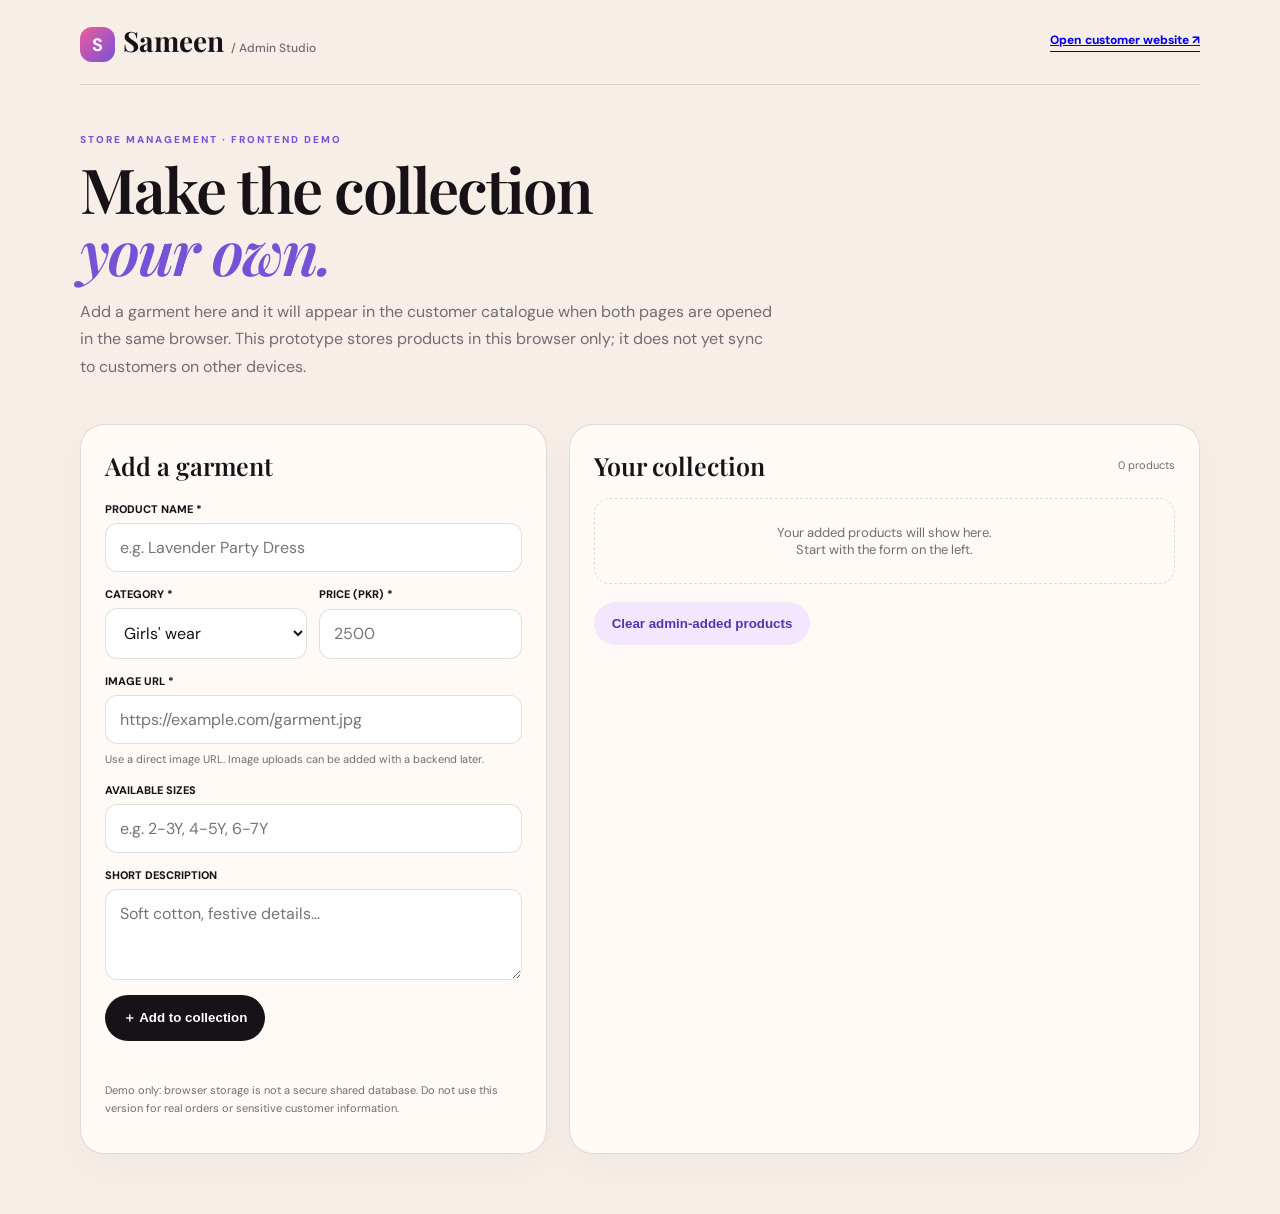
==== admin.html @ c74f405a "Add Sameen admin product studio" ====
<!doctype html>
<html lang="en"><head><meta charset="utf-8"><meta name="viewport" content="width=device-width,initial-scale=1"><meta name="theme-color" content="#f7efe7"><title>Sameen — Admin Studio</title><link rel="preconnect" href="https://fonts.googleapis.com"><link rel="preconnect" href="https://fonts.gstatic.com" crossorigin><link href="https://fonts.googleapis.com/css2?family=DM+Sans:wght@400;500;600;700;800&family=Playfair+Display:wght@600;700&display=swap" rel="stylesheet">
<style>
:root{--cream:#f7efe7;--paper:#fffaf5;--ink:#171218;--muted:#746b72;--pink:#ef5a9d;--purple:#7752d7;--line:rgba(23,18,24,.13)}*{box-sizing:border-box}body{margin:0;background:var(--cream);color:var(--ink);font-family:"DM Sans",sans-serif}.wrap{width:min(1120px,calc(100% - 32px));margin:auto}.top{padding:22px 0;border-bottom:1px solid var(--line);display:flex;justify-content:space-between;align-items:center;gap:16px}.brand{font:700 28px "Playfair Display",serif}.brand span{display:inline-grid;place-items:center;background:linear-gradient(135deg,var(--pink),var(--purple));color:white;border-radius:12px;width:35px;height:35px;margin-right:8px;font:700 18px "DM Sans";vertical-align:middle}.top a{font-size:12px;font-weight:800;border-bottom:1px solid var(--ink);padding-bottom:3px}.intro{padding:48px 0 28px}.eyebrow{font-size:10px;font-weight:800;letter-spacing:2px;color:var(--purple)}h1{font:600 clamp(38px,6vw,62px)/1 "Playfair Display",serif;letter-spacing:-2px;margin:12px 0}h1 em{color:var(--purple)}.intro p{color:var(--muted);line-height:1.7;max-width:700px}.layout{display:grid;grid-template-columns:minmax(0,.85fr) minmax(0,1.15fr);gap:22px;padding-bottom:60px}.panel{background:var(--paper);border:1px solid var(--line);border-radius:24px;padding:24px;box-shadow:0 15px 45px #17121808}.panel h2{font:600 25px "Playfair Display",serif;margin:0 0 20px}.field{display:grid;gap:7px;margin-bottom:15px}.field label{font-size:11px;font-weight:800}.field input,.field select,.field textarea{width:100%;padding:13px 14px;border:1px solid var(--line);border-radius:12px;background:white;color:var(--ink);font:inherit;outline:none}.field input:focus,.field select:focus,.field textarea:focus{border-color:var(--purple);box-shadow:0 0 0 3px #7752d71c}.two{display:grid;grid-template-columns:1fr 1fr;gap:12px}.btn{border:0;border-radius:999px;padding:14px 18px;background:var(--ink);color:white;font-weight:800;cursor:pointer}.btn:hover{background:var(--purple)}.btn.secondary{background:#f1e8ff;color:#5533ad}.hint{font-size:11px;color:var(--muted);line-height:1.6}.status{font-size:12px;font-weight:700;margin-top:12px;min-height:18px}.inventory-head{display:flex;align-items:center;justify-content:space-between;gap:12px;margin-bottom:16px}.count{font-size:11px;color:var(--muted)}.items{display:grid;gap:12px}.item{display:grid;grid-template-columns:78px 1fr auto;gap:13px;align-items:center;border:1px solid var(--line);border-radius:16px;padding:10px}.item img{width:78px;height:88px;object-fit:cover;border-radius:11px;background:#eee}.item h3{font-size:14px;margin:0 0 5px}.item p{font-size:11px;color:var(--muted);margin:0 0 5px}.price{font-size:12px;font-weight:800}.delete{border:1px solid #f0c9d9;color:#a9275c;background:#fff3f8;border-radius:99px;padding:8px 10px;font-size:10px;font-weight:800;cursor:pointer}.empty{border:1px dashed var(--line);border-radius:16px;padding:25px;text-align:center;color:var(--muted);font-size:13px}@media(max-width:800px){.layout{grid-template-columns:1fr}.intro{padding-top:35px}}@media(max-width:450px){.panel{padding:18px}.two{grid-template-columns:1fr}.item{grid-template-columns:60px 1fr}.item img{width:60px;height:74px}.delete{grid-column:2;justify-self:start}.top{align-items:flex-start;flex-wrap:wrap}}
</style></head><body>
<header class="top wrap"><div class="brand"><span>S</span>Sameen <small style="font:500 12px 'DM Sans';color:var(--muted)">/ Admin Studio</small></div><a href="index.html" target="_blank" rel="noopener">Open customer website ↗</a></header>
<main class="wrap"><section class="intro"><div class="eyebrow">STORE MANAGEMENT · FRONTEND DEMO</div><h1>Make the collection<br><em>your own.</em></h1><p>Add a garment here and it will appear in the customer catalogue when both pages are opened in the same browser. This prototype stores products in this browser only; it does not yet sync to customers on other devices.</p></section>
<div class="layout"><section class="panel"><h2>Add a garment</h2><form id="product-form">
<div class="field"><label for="name">PRODUCT NAME *</label><input id="name" name="name" placeholder="e.g. Lavender Party Dress" required maxlength="80"></div>
<div class="two"><div class="field"><label for="category">CATEGORY *</label><select id="category" name="category" required><option value="girls">Girls' wear</option><option value="boys">Boys' wear</option><option value="baby">Baby & toddler</option><option value="occasion">Occasion wear</option></select></div><div class="field"><label for="price">PRICE (PKR) *</label><input id="price" name="price" type="number" min="0" step="1" placeholder="2500" required></div></div>
<div class="field"><label for="image">IMAGE URL *</label><input id="image" name="image" type="url" placeholder="https://example.com/garment.jpg" required><span class="hint">Use a direct image URL. Image uploads can be added with a backend later.</span></div>
<div class="field"><label for="sizes">AVAILABLE SIZES</label><input id="sizes" name="sizes" placeholder="e.g. 2-3Y, 4-5Y, 6-7Y"></div>
<div class="field"><label for="description">SHORT DESCRIPTION</label><textarea id="description" name="description" rows="3" maxlength="180" placeholder="Soft cotton, festive details..."></textarea></div>
<button class="btn" type="submit">＋ Add to collection</button><div id="status" class="status" role="status"></div></form><p class="hint">Demo only: browser storage is not a secure shared database. Do not use this version for real orders or sensitive customer information.</p></section>
<section class="panel"><div class="inventory-head"><h2 style="margin:0">Your collection</h2><span id="count" class="count">0 products</span></div><div id="items" class="items"></div><button id="clear" class="btn secondary" type="button" style="margin-top:18px">Clear admin-added products</button></section></div></main>
<script>
(() => {
const KEY='sameen-admin-products-v1',form=document.getElementById('product-form'),items=document.getElementById('items'),count=document.getElementById('count'),status=document.getElementById('status');
const read=()=>{try{const v=JSON.parse(localStorage.getItem(KEY)||'[]');return Array.isArray(v)?v:[]}catch{return[]}};
const esc=v=>String(v??'').replace(/[&<>"']/g,c=>({'&':'&amp;','<':'&lt;','>':'&gt;','"':'&quot;',"'":'&#39;'}[c]));
function render(){const ps=read();count.textContent=ps.length+(ps.length===1?' product':' products');if(!ps.length){items.innerHTML='<div class="empty">Your added products will show here.<br>Start with the form on the left.</div>';return}items.innerHTML=ps.map(p=>'<article class="item"><img src="'+esc(p.image)+'" alt="" loading="lazy" onerror="this.style.opacity=.25"><div><h3>'+esc(p.name)+'</h3><p>'+esc(p.categoryLabel)+(p.sizes?' · '+esc(p.sizes):'')+'</p><span class="price">Rs. '+Number(p.price).toLocaleString('en-PK')+'</span></div><button class="delete" type="button" data-delete="'+esc(p.id)+'">Remove</button></article>').join('')}
form.addEventListener('submit',e=>{e.preventDefault();const d=new FormData(form),category=d.get('category'),p={id:(crypto.randomUUID?crypto.randomUUID():String(Date.now())+Math.random().toString(16).slice(2)),name:String(d.get('name')).trim(),category,categoryLabel:({girls:'Girls',boys:'Boys',baby:'Baby & Toddler',occasion:'Occasion'})[category],price:Number(d.get('price')),image:String(d.get('image')).trim(),sizes:String(d.get('sizes')).trim(),description:String(d.get('description')).trim(),createdAt:new Date().toISOString()};if(!p.name||!p.image||!Number.isFinite(p.price)||p.price<0){status.textContent='Check the product details and try again.';return}try{localStorage.setItem(KEY,JSON.stringify([p,...read()]));form.reset();render();status.textContent='Added! Open the customer website in this same browser to see it.'}catch{status.textContent='Could not save. Browser storage may be full.'}});
items.addEventListener('click',e=>{const b=e.target.closest('[data-delete]');if(!b)return;localStorage.setItem(KEY,JSON.stringify(read().filter(p=>p.id!==b.dataset.delete)));render();status.textContent='Product removed from this browser catalogue.'});
document.getElementById('clear').addEventListener('click',()=>{if(!confirm('Remove all products added through this admin page?'))return;localStorage.removeItem(KEY);render();status.textContent='Admin-added products cleared.'});
window.addEventListener('storage',render);render();
})();
</script></body></html>
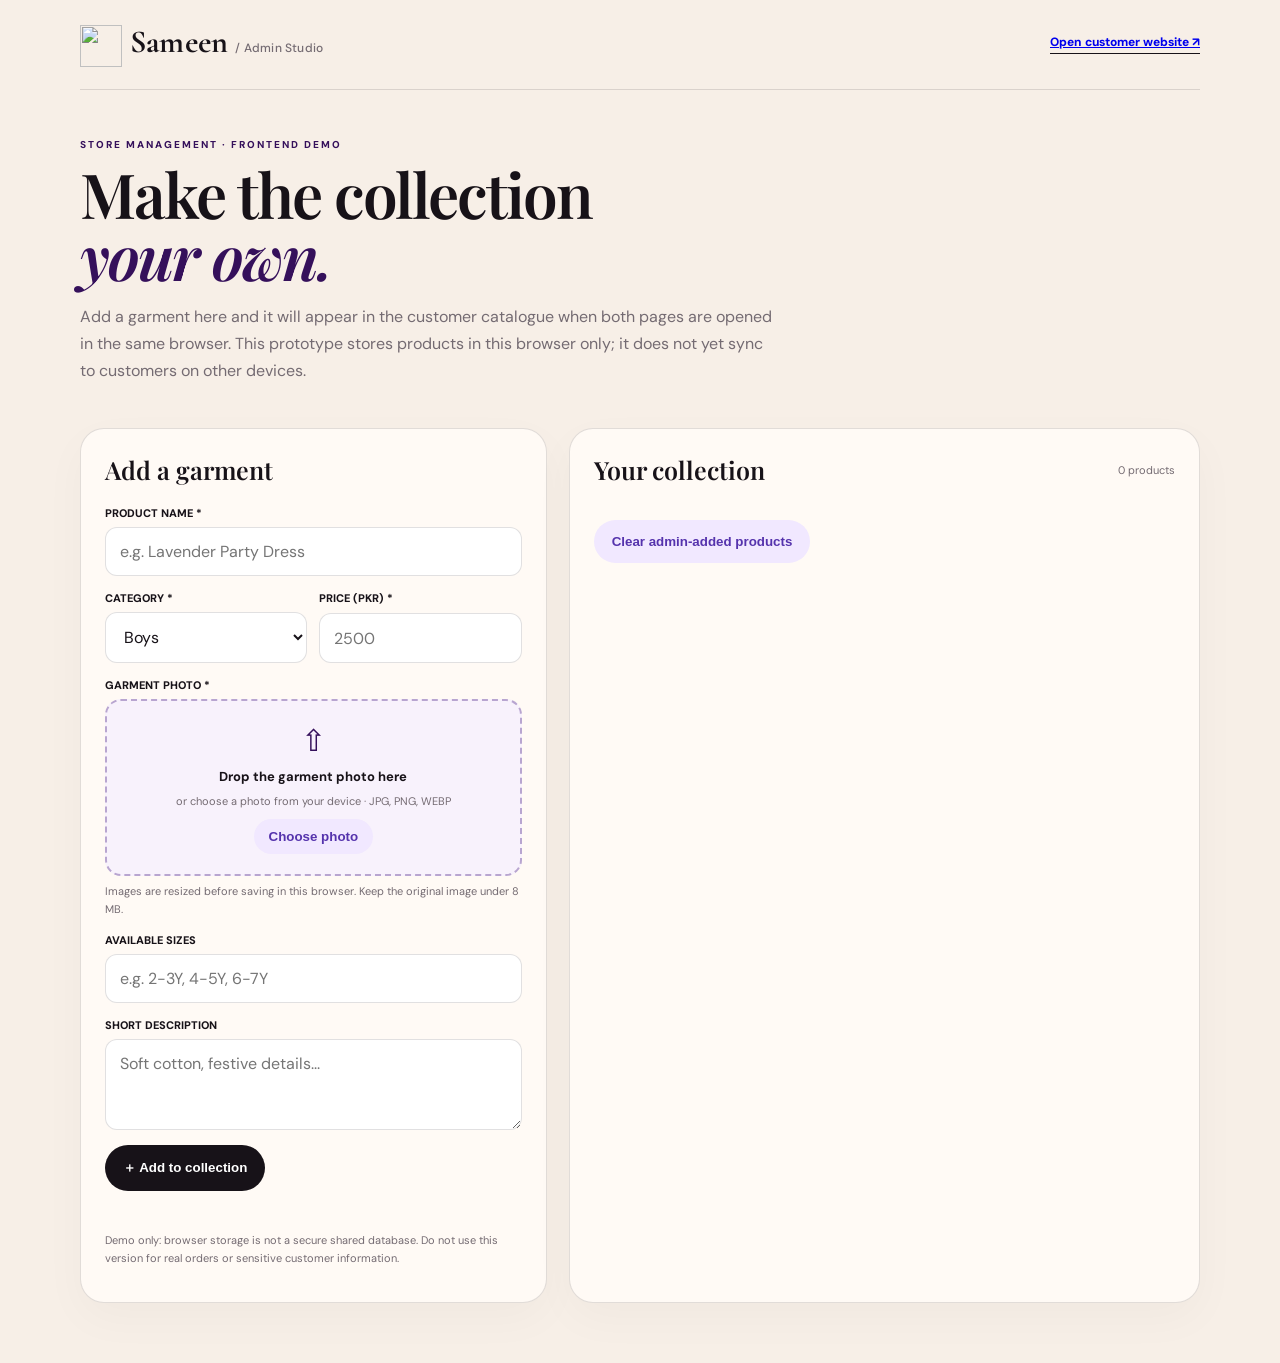
==== commit 55ff5ca3: "Add drag-and-drop garment image uploads and simplify categories" ====
--- a/admin.html
+++ b/admin.html
@@ -1,25 +1,28 @@
 <!doctype html>
-<html lang="en"><head><meta charset="utf-8"><meta name="viewport" content="width=device-width,initial-scale=1"><meta name="theme-color" content="#f7efe7"><title>Sameen — Admin Studio</title><link rel="preconnect" href="https://fonts.googleapis.com"><link rel="preconnect" href="https://fonts.gstatic.com" crossorigin><link href="https://fonts.googleapis.com/css2?family=DM+Sans:wght@400;500;600;700;800&family=Playfair+Display:wght@600;700&display=swap" rel="stylesheet">
+<html lang="en"><head><meta charset="utf-8"><meta name="viewport" content="width=device-width,initial-scale=1"><meta name="theme-color" content="#f7efe7"><title>Sameen — Admin Studio</title><link rel="preconnect" href="https://fonts.googleapis.com"><link rel="preconnect" href="https://fonts.gstatic.com" crossorigin><link href="https://fonts.googleapis.com/css2?family=DM+Sans:wght@400;500;600;700;800&family=Playfair+Display:wght@600;700&family=Cormorant+Garamond:wght@600;700&display=swap" rel="stylesheet">
 <style>
-:root{--cream:#f7efe7;--paper:#fffaf5;--ink:#171218;--muted:#746b72;--pink:#ef5a9d;--purple:#7752d7;--line:rgba(23,18,24,.13)}*{box-sizing:border-box}body{margin:0;background:var(--cream);color:var(--ink);font-family:"DM Sans",sans-serif}.wrap{width:min(1120px,calc(100% - 32px));margin:auto}.top{padding:22px 0;border-bottom:1px solid var(--line);display:flex;justify-content:space-between;align-items:center;gap:16px}.brand{font:700 28px "Playfair Display",serif}.brand span{display:inline-grid;place-items:center;background:linear-gradient(135deg,var(--pink),var(--purple));color:white;border-radius:12px;width:35px;height:35px;margin-right:8px;font:700 18px "DM Sans";vertical-align:middle}.top a{font-size:12px;font-weight:800;border-bottom:1px solid var(--ink);padding-bottom:3px}.intro{padding:48px 0 28px}.eyebrow{font-size:10px;font-weight:800;letter-spacing:2px;color:var(--purple)}h1{font:600 clamp(38px,6vw,62px)/1 "Playfair Display",serif;letter-spacing:-2px;margin:12px 0}h1 em{color:var(--purple)}.intro p{color:var(--muted);line-height:1.7;max-width:700px}.layout{display:grid;grid-template-columns:minmax(0,.85fr) minmax(0,1.15fr);gap:22px;padding-bottom:60px}.panel{background:var(--paper);border:1px solid var(--line);border-radius:24px;padding:24px;box-shadow:0 15px 45px #17121808}.panel h2{font:600 25px "Playfair Display",serif;margin:0 0 20px}.field{display:grid;gap:7px;margin-bottom:15px}.field label{font-size:11px;font-weight:800}.field input,.field select,.field textarea{width:100%;padding:13px 14px;border:1px solid var(--line);border-radius:12px;background:white;color:var(--ink);font:inherit;outline:none}.field input:focus,.field select:focus,.field textarea:focus{border-color:var(--purple);box-shadow:0 0 0 3px #7752d71c}.two{display:grid;grid-template-columns:1fr 1fr;gap:12px}.btn{border:0;border-radius:999px;padding:14px 18px;background:var(--ink);color:white;font-weight:800;cursor:pointer}.btn:hover{background:var(--purple)}.btn.secondary{background:#f1e8ff;color:#5533ad}.hint{font-size:11px;color:var(--muted);line-height:1.6}.status{font-size:12px;font-weight:700;margin-top:12px;min-height:18px}.inventory-head{display:flex;align-items:center;justify-content:space-between;gap:12px;margin-bottom:16px}.count{font-size:11px;color:var(--muted)}.items{display:grid;gap:12px}.item{display:grid;grid-template-columns:78px 1fr auto;gap:13px;align-items:center;border:1px solid var(--line);border-radius:16px;padding:10px}.item img{width:78px;height:88px;object-fit:cover;border-radius:11px;background:#eee}.item h3{font-size:14px;margin:0 0 5px}.item p{font-size:11px;color:var(--muted);margin:0 0 5px}.price{font-size:12px;font-weight:800}.delete{border:1px solid #f0c9d9;color:#a9275c;background:#fff3f8;border-radius:99px;padding:8px 10px;font-size:10px;font-weight:800;cursor:pointer}.empty{border:1px dashed var(--line);border-radius:16px;padding:25px;text-align:center;color:var(--muted);font-size:13px}@media(max-width:800px){.layout{grid-template-columns:1fr}.intro{padding-top:35px}}@media(max-width:450px){.panel{padding:18px}.two{grid-template-columns:1fr}.item{grid-template-columns:60px 1fr}.item img{width:60px;height:74px}.delete{grid-column:2;justify-self:start}.top{align-items:flex-start;flex-wrap:wrap}}
+:root{--cream:#f7efe7;--paper:#fffaf5;--ink:#171218;--muted:#746b72;--pink:#ef5a9d;--purple:#35105b;--line:rgba(23,18,24,.13)}*{box-sizing:border-box}body{margin:0;background:var(--cream);color:var(--ink);font-family:"DM Sans",sans-serif}.wrap{width:min(1120px,calc(100% - 32px));margin:auto}.top{padding:22px 0;border-bottom:1px solid var(--line);display:flex;justify-content:space-between;align-items:center;gap:16px}.brand{font:700 32px "Cormorant Garamond",serif;letter-spacing:.2px}.brand span{display:inline-grid;place-items:center;background:linear-gradient(135deg,var(--pink),var(--purple));color:white;border-radius:12px;width:35px;height:35px;margin-right:8px;font:700 18px "DM Sans";vertical-align:middle}.top a{font-size:12px;font-weight:800;border-bottom:1px solid var(--ink);padding-bottom:3px}.intro{padding:48px 0 28px}.eyebrow{font-size:10px;font-weight:800;letter-spacing:2px;color:var(--purple)}h1{font:600 clamp(38px,6vw,62px)/1 "Playfair Display",serif;letter-spacing:-2px;margin:12px 0}h1 em{color:var(--purple)}.intro p{color:var(--muted);line-height:1.7;max-width:700px}.layout{display:grid;grid-template-columns:minmax(0,.85fr) minmax(0,1.15fr);gap:22px;padding-bottom:60px}.panel{background:var(--paper);border:1px solid var(--line);border-radius:24px;padding:24px;box-shadow:0 15px 45px #17121808}.panel h2{font:600 25px "Playfair Display",serif;margin:0 0 20px}.field{display:grid;gap:7px;margin-bottom:15px}.field label{font-size:11px;font-weight:800}.field input,.field select,.field textarea{width:100%;padding:13px 14px;border:1px solid var(--line);border-radius:12px;background:white;color:var(--ink);font:inherit;outline:none}.field input:focus,.field select:focus,.field textarea:focus{border-color:var(--purple);box-shadow:0 0 0 3px #7752d71c}.two{display:grid;grid-template-columns:1fr 1fr;gap:12px}.btn{border:0;border-radius:999px;padding:14px 18px;background:var(--ink);color:white;font-weight:800;cursor:pointer}.btn:hover{background:var(--purple)}.btn.secondary{background:#f1e8ff;color:#5533ad}.hint{font-size:11px;color:var(--muted);line-height:1.6}.status{font-size:12px;font-weight:700;margin-top:12px;min-height:18px}.inventory-head{display:flex;align-items:center;justify-content:space-between;gap:12px;margin-bottom:16px}.count{font-size:11px;color:var(--muted)}.items{display:grid;gap:12px}.item{display:grid;grid-template-columns:78px 1fr auto;gap:13px;align-items:center;border:1px solid var(--line);border-radius:16px;padding:10px}.item img{width:78px;height:88px;object-fit:cover;border-radius:11px;background:#eee}.item h3{font-size:14px;margin:0 0 5px}.item p{font-size:11px;color:var(--muted);margin:0 0 5px}.price{font-size:12px;font-weight:800}.delete{border:1px solid #f0c9d9;color:#a9275c;background:#fff3f8;border-radius:99px;padding:8px 10px;font-size:10px;font-weight:800;cursor:pointer}.empty{border:1px dashed var(--line);border-radius:16px;padding:25px;text-align:center;color:var(--muted);font-size:13px}@media(max-width:800px){.layout{grid-template-columns:1fr}.intro{padding-top:35px}}@media(max-width:450px){.panel{padding:18px}.two{grid-template-columns:1fr}.item{grid-template-columns:60px 1fr}.item img{width:60px;height:74px}.delete{grid-column:2;justify-self:start}.top{align-items:flex-start;flex-wrap:wrap}}
 </style></head><body>
-<header class="top wrap"><div class="brand"><span>S</span>Sameen <small style="font:500 12px 'DM Sans';color:var(--muted)">/ Admin Studio</small></div><a href="index.html" target="_blank" rel="noopener">Open customer website ↗</a></header>
+<header class="top wrap"><div class="brand"><img src="logo.svg" alt="" style="width:42px;height:42px;vertical-align:middle;margin-right:8px">Sameen <small style="font:500 12px 'DM Sans';color:var(--muted)">/ Admin Studio</small></div><a href="index.html" target="_blank" rel="noopener">Open customer website ↗</a></header>
 <main class="wrap"><section class="intro"><div class="eyebrow">STORE MANAGEMENT · FRONTEND DEMO</div><h1>Make the collection<br><em>your own.</em></h1><p>Add a garment here and it will appear in the customer catalogue when both pages are opened in the same browser. This prototype stores products in this browser only; it does not yet sync to customers on other devices.</p></section>
 <div class="layout"><section class="panel"><h2>Add a garment</h2><form id="product-form">
 <div class="field"><label for="name">PRODUCT NAME *</label><input id="name" name="name" placeholder="e.g. Lavender Party Dress" required maxlength="80"></div>
-<div class="two"><div class="field"><label for="category">CATEGORY *</label><select id="category" name="category" required><option value="girls">Girls' wear</option><option value="boys">Boys' wear</option><option value="baby">Baby & toddler</option><option value="occasion">Occasion wear</option></select></div><div class="field"><label for="price">PRICE (PKR) *</label><input id="price" name="price" type="number" min="0" step="1" placeholder="2500" required></div></div>
-<div class="field"><label for="image">IMAGE URL *</label><input id="image" name="image" type="url" placeholder="https://example.com/garment.jpg" required><span class="hint">Use a direct image URL. Image uploads can be added with a backend later.</span></div>
+<div class="two"><div class="field"><label for="category">CATEGORY *</label><select id="category" name="category" required><option value="boys">Boys</option><option value="girls">Girls</option><option value="baby">Toddlers</option></select></div><div class="field"><label for="price">PRICE (PKR) *</label><input id="price" name="price" type="number" min="0" step="1" placeholder="2500" required></div></div>
+<div class="field"><label>GARMENT PHOTO *</label><div id="dropzone" tabindex="0" role="button" aria-label="Choose or drop a garment photo" style="position:relative;display:grid;place-items:center;gap:8px;min-height:170px;padding:20px;border:2px dashed #b8a5d0;border-radius:16px;background:#f8f2fc;text-align:center;cursor:pointer;transition:.2s"><div id="upload-icon" style="font-size:30px;color:var(--purple)">⇧</div><strong id="upload-title" style="font-size:13px">Drop the garment photo here</strong><span id="upload-subtitle" class="hint">or choose a photo from your device · JPG, PNG, WEBP</span><img id="image-preview" alt="Selected garment preview" style="display:none;max-height:190px;max-width:100%;object-fit:contain;border-radius:10px"><button id="choose-image" class="btn secondary" type="button" style="padding:10px 15px">Choose photo</button><input id="image-file" type="file" accept="image/jpeg,image/png,image/webp,image/gif" hidden></div><span class="hint">Images are resized before saving in this browser. Keep the original image under 8 MB.</span></div>
 <div class="field"><label for="sizes">AVAILABLE SIZES</label><input id="sizes" name="sizes" placeholder="e.g. 2-3Y, 4-5Y, 6-7Y"></div>
 <div class="field"><label for="description">SHORT DESCRIPTION</label><textarea id="description" name="description" rows="3" maxlength="180" placeholder="Soft cotton, festive details..."></textarea></div>
 <button class="btn" type="submit">＋ Add to collection</button><div id="status" class="status" role="status"></div></form><p class="hint">Demo only: browser storage is not a secure shared database. Do not use this version for real orders or sensitive customer information.</p></section>
 <section class="panel"><div class="inventory-head"><h2 style="margin:0">Your collection</h2><span id="count" class="count">0 products</span></div><div id="items" class="items"></div><button id="clear" class="btn secondary" type="button" style="margin-top:18px">Clear admin-added products</button></section></div></main>
 <script>
 (() => {
-const KEY='sameen-admin-products-v1',form=document.getElementById('product-form'),items=document.getElementById('items'),count=document.getElementById('count'),status=document.getElementById('status');
+const KEY='sameen-admin-products-v1',form=document.getElementById('product-form'),items=document.getElementById('items'),count=document.getElementById('count'),status=document.getElementById('status'),dropzone=document.getElementById('dropzone'),fileInput=document.getElementById('image-file'),preview=document.getElementById('image-preview'); let selectedImage='';
 const read=()=>{try{const v=JSON.parse(localStorage.getItem(KEY)||'[]');return Array.isArray(v)?v:[]}catch{return[]}};
 const esc=v=>String(v??'').replace(/[&<>"']/g,c=>({'&':'&amp;','<':'&lt;','>':'&gt;','"':'&quot;',"'":'&#39;'}[c]));
+function showImage(dataUrl,fileName){selectedImage=dataUrl;preview.src=dataUrl;preview.style.display='block';document.getElementById('upload-icon').style.display='none';document.getElementById('upload-title').textContent=fileName||'Photo selected';document.getElementById('upload-subtitle').textContent='Drop another photo to replace it';document.getElementById('choose-image').textContent='Change photo'}
+function processImage(file){if(!file)return;if(!/^image\\/(jpeg|png|webp|gif)$/.test(file.type)){status.textContent='Choose a JPG, PNG, WEBP or GIF image.';return}if(file.size>8*1024*1024){status.textContent='That image is over 8 MB. Choose a smaller photo.';return}const reader=new FileReader();reader.onload=()=>{const img=new Image();img.onload=()=>{const scale=Math.min(1,1200/Math.max(img.width,img.height)),canvas=document.createElement('canvas');canvas.width=Math.max(1,Math.round(img.width*scale));canvas.height=Math.max(1,Math.round(img.height*scale));canvas.getContext('2d').drawImage(img,0,0,canvas.width,canvas.height);showImage(canvas.toDataURL('image/webp',.8),file.name)};img.onerror=()=>{status.textContent='Could not read that image. Try another file.'};img.src=reader.result};reader.onerror=()=>{status.textContent='Could not load that image.'};reader.readAsDataURL(file)}
+dropzone.addEventListener('click',e=>{if(e.target.closest('button'))return;fileInput.click()});document.getElementById('choose-image').addEventListener('click',()=>fileInput.click());fileInput.addEventListener('change',()=>processImage(fileInput.files[0]));['dragenter','dragover'].forEach(type=>dropzone.addEventListener(type,e=>{e.preventDefault();dropzone.style.borderColor='var(--purple)';dropzone.style.background='#eee3fa'}));['dragleave','drop'].forEach(type=>dropzone.addEventListener(type,e=>{e.preventDefault();dropzone.style.borderColor='#b8a5d0';dropzone.style.background='#f8f2fc'}));dropzone.addEventListener('drop',e=>processImage(e.dataTransfer.files[0]));dropzone.addEventListener('keydown',e=>{if(e.key==='Enter'||e.key===' '){e.preventDefault();fileInput.click()}});
 function render(){const ps=read();count.textContent=ps.length+(ps.length===1?' product':' products');if(!ps.length){items.innerHTML='<div class="empty">Your added products will show here.<br>Start with the form on the left.</div>';return}items.innerHTML=ps.map(p=>'<article class="item"><img src="'+esc(p.image)+'" alt="" loading="lazy" onerror="this.style.opacity=.25"><div><h3>'+esc(p.name)+'</h3><p>'+esc(p.categoryLabel)+(p.sizes?' · '+esc(p.sizes):'')+'</p><span class="price">Rs. '+Number(p.price).toLocaleString('en-PK')+'</span></div><button class="delete" type="button" data-delete="'+esc(p.id)+'">Remove</button></article>').join('')}
-form.addEventListener('submit',e=>{e.preventDefault();const d=new FormData(form),category=d.get('category'),p={id:(crypto.randomUUID?crypto.randomUUID():String(Date.now())+Math.random().toString(16).slice(2)),name:String(d.get('name')).trim(),category,categoryLabel:({girls:'Girls',boys:'Boys',baby:'Baby & Toddler',occasion:'Occasion'})[category],price:Number(d.get('price')),image:String(d.get('image')).trim(),sizes:String(d.get('sizes')).trim(),description:String(d.get('description')).trim(),createdAt:new Date().toISOString()};if(!p.name||!p.image||!Number.isFinite(p.price)||p.price<0){status.textContent='Check the product details and try again.';return}try{localStorage.setItem(KEY,JSON.stringify([p,...read()]));form.reset();render();status.textContent='Added! Open the customer website in this same browser to see it.'}catch{status.textContent='Could not save. Browser storage may be full.'}});
+form.addEventListener('submit',e=>{e.preventDefault();const d=new FormData(form),category=d.get('category'),p={id:(crypto.randomUUID?crypto.randomUUID():String(Date.now())+Math.random().toString(16).slice(2)),name:String(d.get('name')).trim(),category,categoryLabel:({girls:'Girls',boys:'Boys',baby:'Toddlers'})[category],price:Number(d.get('price')),image:selectedImage,sizes:String(d.get('sizes')).trim(),description:String(d.get('description')).trim(),createdAt:new Date().toISOString()};if(!p.name||!p.image||!Number.isFinite(p.price)||p.price<0){status.textContent=!p.image?'Choose or drop a garment photo first.':'Check the product details and try again.';return}try{localStorage.setItem(KEY,JSON.stringify([p,...read()]));form.reset();selectedImage='';preview.removeAttribute('src');preview.style.display='none';document.getElementById('upload-icon').style.display='block';document.getElementById('upload-title').textContent='Drop the garment photo here';document.getElementById('upload-subtitle').textContent='or choose a photo from your device · JPG, PNG, WEBP';document.getElementById('choose-image').textContent='Choose photo';render();status.textContent='Added! Open the customer website in this same browser to see it.'}catch{status.textContent='Could not save. Browser storage may be full.'}});
 items.addEventListener('click',e=>{const b=e.target.closest('[data-delete]');if(!b)return;localStorage.setItem(KEY,JSON.stringify(read().filter(p=>p.id!==b.dataset.delete)));render();status.textContent='Product removed from this browser catalogue.'});
 document.getElementById('clear').addEventListener('click',()=>{if(!confirm('Remove all products added through this admin page?'))return;localStorage.removeItem(KEY);render();status.textContent='Admin-added products cleared.'});
 window.addEventListener('storage',render);render();
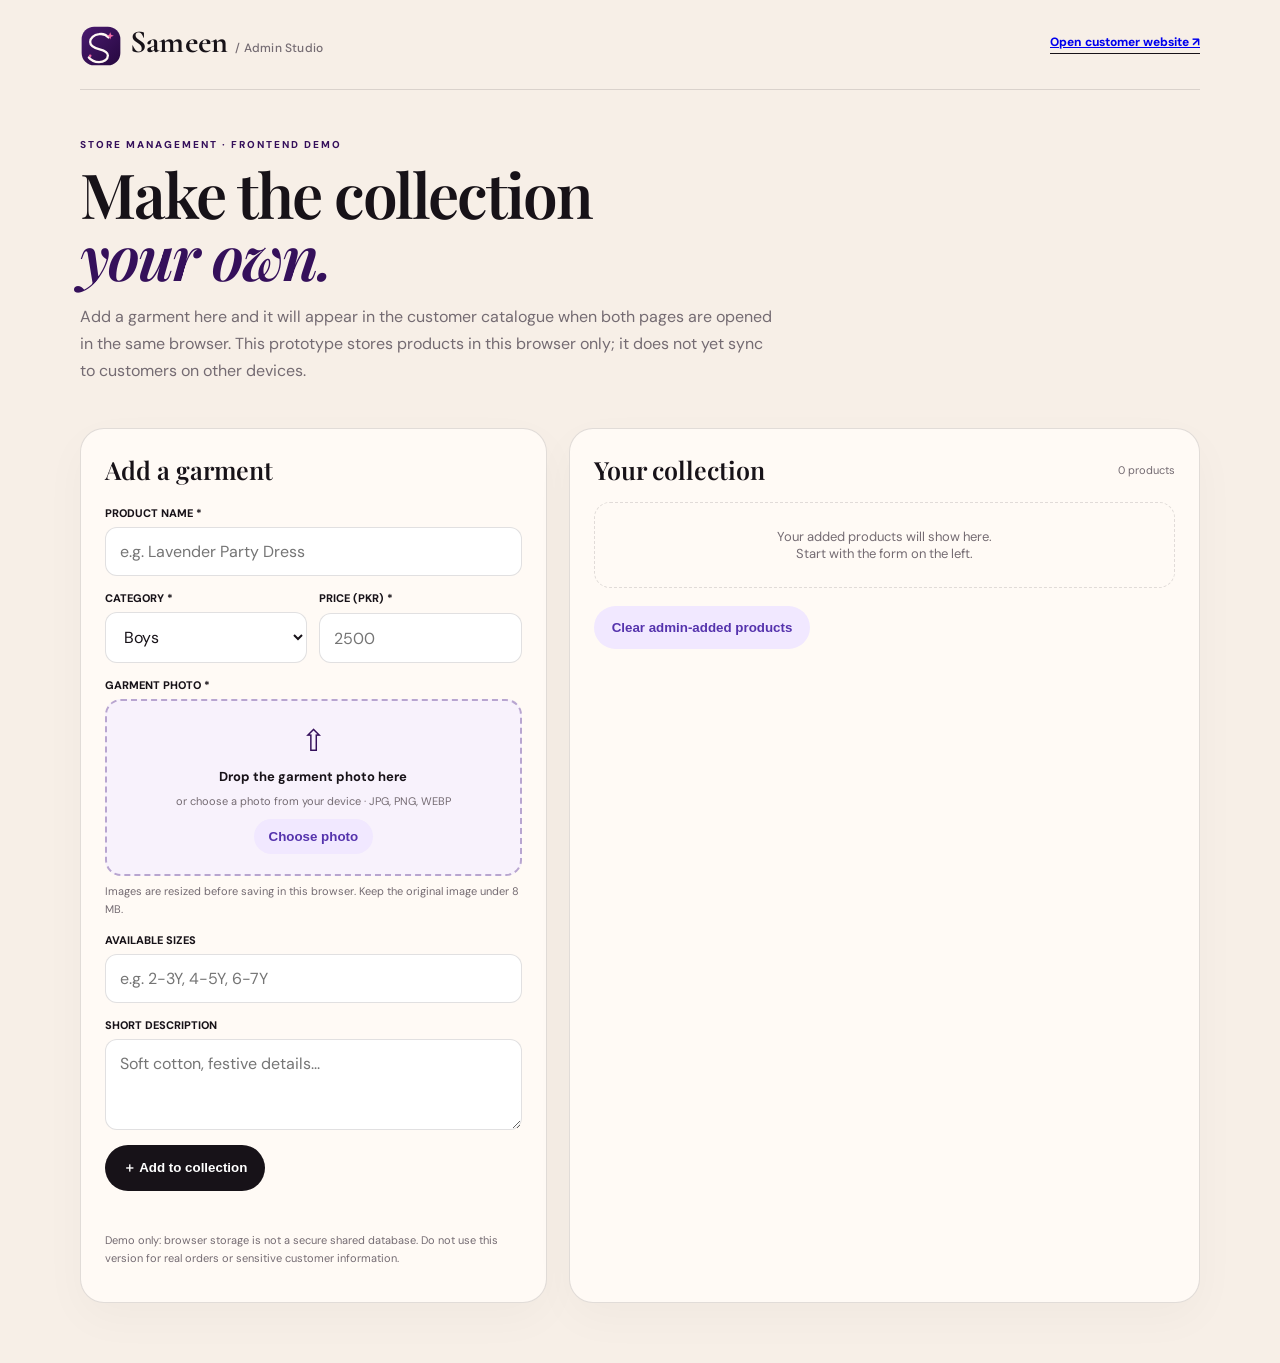
==== commit feac02c5: "Correct image MIME type check for photo uploader" ====
--- a/admin.html
+++ b/admin.html
@@ -19,7 +19,7 @@
 const read=()=>{try{const v=JSON.parse(localStorage.getItem(KEY)||'[]');return Array.isArray(v)?v:[]}catch{return[]}};
 const esc=v=>String(v??'').replace(/[&<>"']/g,c=>({'&':'&amp;','<':'&lt;','>':'&gt;','"':'&quot;',"'":'&#39;'}[c]));
 function showImage(dataUrl,fileName){selectedImage=dataUrl;preview.src=dataUrl;preview.style.display='block';document.getElementById('upload-icon').style.display='none';document.getElementById('upload-title').textContent=fileName||'Photo selected';document.getElementById('upload-subtitle').textContent='Drop another photo to replace it';document.getElementById('choose-image').textContent='Change photo'}
-function processImage(file){if(!file)return;if(!/^image\\/(jpeg|png|webp|gif)$/.test(file.type)){status.textContent='Choose a JPG, PNG, WEBP or GIF image.';return}if(file.size>8*1024*1024){status.textContent='That image is over 8 MB. Choose a smaller photo.';return}const reader=new FileReader();reader.onload=()=>{const img=new Image();img.onload=()=>{const scale=Math.min(1,1200/Math.max(img.width,img.height)),canvas=document.createElement('canvas');canvas.width=Math.max(1,Math.round(img.width*scale));canvas.height=Math.max(1,Math.round(img.height*scale));canvas.getContext('2d').drawImage(img,0,0,canvas.width,canvas.height);showImage(canvas.toDataURL('image/webp',.8),file.name)};img.onerror=()=>{status.textContent='Could not read that image. Try another file.'};img.src=reader.result};reader.onerror=()=>{status.textContent='Could not load that image.'};reader.readAsDataURL(file)}
+function processImage(file){if(!file)return;if(!/^image\/(jpeg|png|webp|gif)$/.test(file.type)){status.textContent='Choose a JPG, PNG, WEBP or GIF image.';return}if(file.size>8*1024*1024){status.textContent='That image is over 8 MB. Choose a smaller photo.';return}const reader=new FileReader();reader.onload=()=>{const img=new Image();img.onload=()=>{const scale=Math.min(1,1200/Math.max(img.width,img.height)),canvas=document.createElement('canvas');canvas.width=Math.max(1,Math.round(img.width*scale));canvas.height=Math.max(1,Math.round(img.height*scale));canvas.getContext('2d').drawImage(img,0,0,canvas.width,canvas.height);showImage(canvas.toDataURL('image/webp',.8),file.name)};img.onerror=()=>{status.textContent='Could not read that image. Try another file.'};img.src=reader.result};reader.onerror=()=>{status.textContent='Could not load that image.'};reader.readAsDataURL(file)}
 dropzone.addEventListener('click',e=>{if(e.target.closest('button'))return;fileInput.click()});document.getElementById('choose-image').addEventListener('click',()=>fileInput.click());fileInput.addEventListener('change',()=>processImage(fileInput.files[0]));['dragenter','dragover'].forEach(type=>dropzone.addEventListener(type,e=>{e.preventDefault();dropzone.style.borderColor='var(--purple)';dropzone.style.background='#eee3fa'}));['dragleave','drop'].forEach(type=>dropzone.addEventListener(type,e=>{e.preventDefault();dropzone.style.borderColor='#b8a5d0';dropzone.style.background='#f8f2fc'}));dropzone.addEventListener('drop',e=>processImage(e.dataTransfer.files[0]));dropzone.addEventListener('keydown',e=>{if(e.key==='Enter'||e.key===' '){e.preventDefault();fileInput.click()}});
 function render(){const ps=read();count.textContent=ps.length+(ps.length===1?' product':' products');if(!ps.length){items.innerHTML='<div class="empty">Your added products will show here.<br>Start with the form on the left.</div>';return}items.innerHTML=ps.map(p=>'<article class="item"><img src="'+esc(p.image)+'" alt="" loading="lazy" onerror="this.style.opacity=.25"><div><h3>'+esc(p.name)+'</h3><p>'+esc(p.categoryLabel)+(p.sizes?' · '+esc(p.sizes):'')+'</p><span class="price">Rs. '+Number(p.price).toLocaleString('en-PK')+'</span></div><button class="delete" type="button" data-delete="'+esc(p.id)+'">Remove</button></article>').join('')}
 form.addEventListener('submit',e=>{e.preventDefault();const d=new FormData(form),category=d.get('category'),p={id:(crypto.randomUUID?crypto.randomUUID():String(Date.now())+Math.random().toString(16).slice(2)),name:String(d.get('name')).trim(),category,categoryLabel:({girls:'Girls',boys:'Boys',baby:'Toddlers'})[category],price:Number(d.get('price')),image:selectedImage,sizes:String(d.get('sizes')).trim(),description:String(d.get('description')).trim(),createdAt:new Date().toISOString()};if(!p.name||!p.image||!Number.isFinite(p.price)||p.price<0){status.textContent=!p.image?'Choose or drop a garment photo first.':'Check the product details and try again.';return}try{localStorage.setItem(KEY,JSON.stringify([p,...read()]));form.reset();selectedImage='';preview.removeAttribute('src');preview.style.display='none';document.getElementById('upload-icon').style.display='block';document.getElementById('upload-title').textContent='Drop the garment photo here';document.getElementById('upload-subtitle').textContent='or choose a photo from your device · JPG, PNG, WEBP';document.getElementById('choose-image').textContent='Choose photo';render();status.textContent='Added! Open the customer website in this same browser to see it.'}catch{status.textContent='Could not save. Browser storage may be full.'}});
